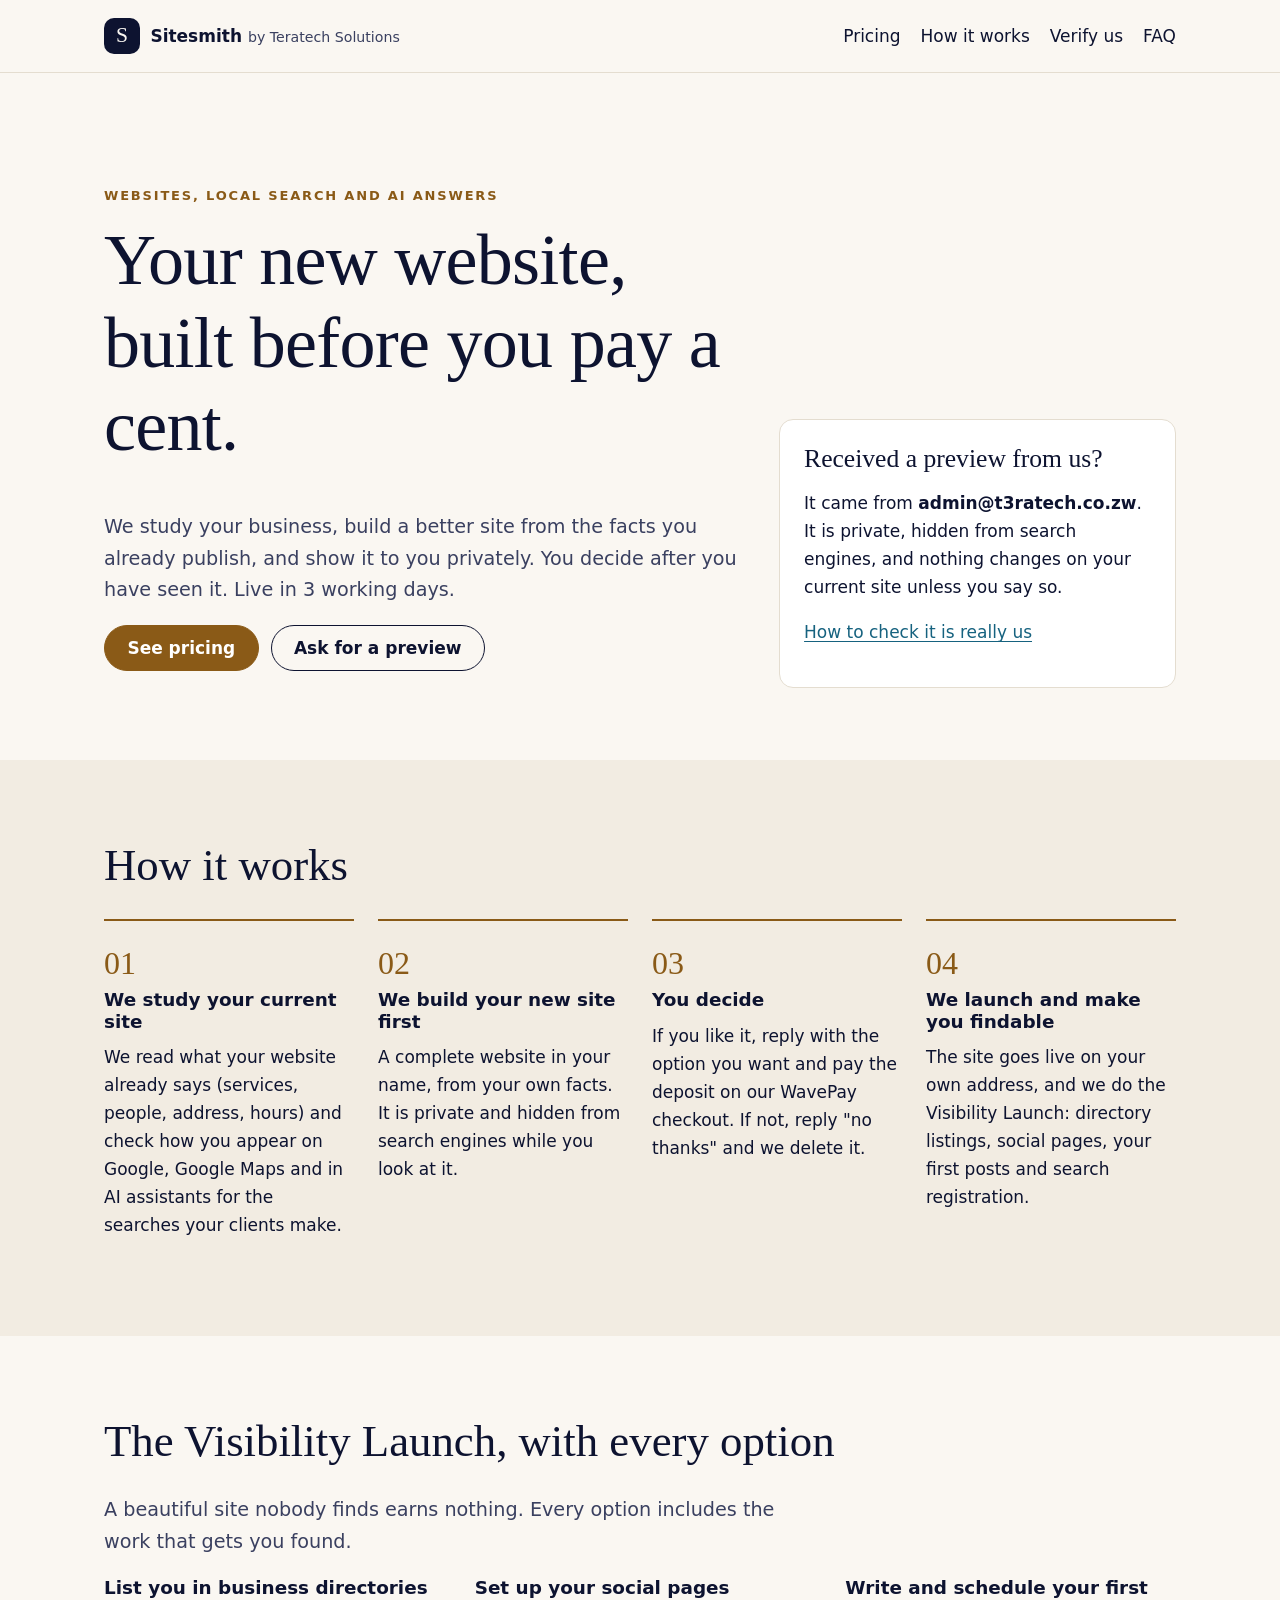
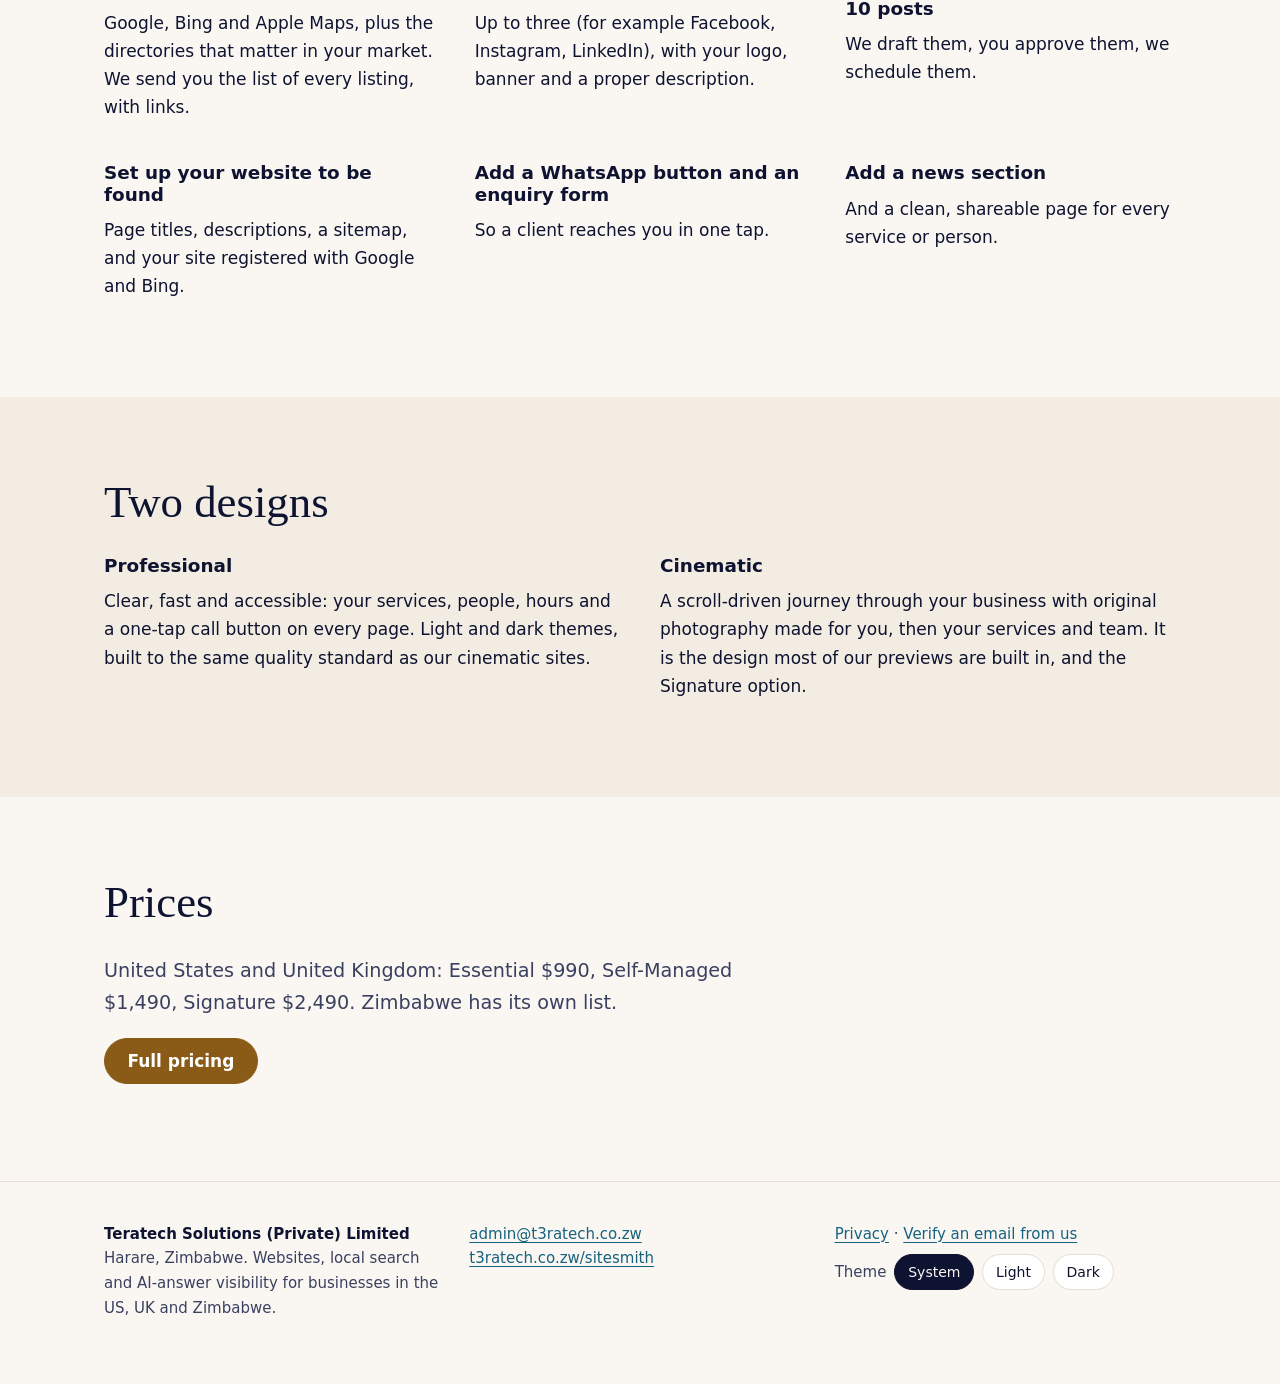
==== index.html @ e73b13a6 "Sitesmith public site: home, pricing, how it works, verify, FAQ, privacy; agent discovery files" ====
<!doctype html>
<html lang="en">
<head>
<meta charset="utf-8">
<meta name="viewport" content="width=device-width, initial-scale=1">
<title>Sitesmith: your new website, built before you pay</title>
<meta name="description" content="We build a better website for your business first, from your own facts, then you decide. From $990 in the US and UK, live in 3 working days.">
<link rel="canonical" href="https://sitesmith.t3ratech.co.zw/">
<meta name="theme-color" content="#0d1330">
<meta property="og:type" content="website">
<meta property="og:title" content="Sitesmith: your new website, built before you pay">
<meta property="og:description" content="We build a better website for your business first, from your own facts, then you decide. From $990 in the US and UK, live in 3 working days.">
<meta property="og:url" content="https://sitesmith.t3ratech.co.zw/">
<meta property="og:image" content="https://sitesmith.t3ratech.co.zw/assets/social-card.svg">
<link rel="icon" href="/assets/favicon.svg" type="image/svg+xml">
<link rel="alternate" type="text/markdown" href="/llms.txt">
<link rel="stylesheet" href="/assets/site.css">
<script>(function(){try{var t=localStorage.getItem('theme');if(t==='light'||t==='dark')document.documentElement.dataset.theme=t;}catch(e){}})();</script>
<script type="application/ld+json">{"@context":"https://schema.org","@type":"Organization","name":"Teratech Solutions (Private) Limited","alternateName":"T3raTech","url":"https://t3ratech.co.zw","email":"admin@t3ratech.co.zw","address":{"@type":"PostalAddress","addressLocality":"Harare","addressCountry":"ZW"}}</script>
<script type="application/ld+json">{"@context":"https://schema.org","@type":"Service","name":"T3rnel Sitesmith","serviceType":"Website design, local SEO and AI-answer visibility","provider":{"@type":"Organization","name":"Teratech Solutions (Private) Limited","url":"https://t3ratech.co.zw"},"areaServed":["US","GB","ZW"],"url":"https://sitesmith.t3ratech.co.zw","offers":[{"@type":"Offer","name":"Essential","price":990,"priceCurrency":"USD"},{"@type":"Offer","name":"Self-Managed","price":1490,"priceCurrency":"USD"},{"@type":"Offer","name":"Signature","price":2490,"priceCurrency":"USD"}]}</script>
</head>
<body>
<a class="skip" href="#main">Skip to content</a>
<header class="top">
  <div class="shell top__row">
    <a class="brand" href="/"><span class="brand__mark" aria-hidden="true">S</span><span>Sitesmith <small>by Teratech Solutions</small></span></a>
    <nav aria-label="Main"><ul class="nav"><li><a href="/pricing/">Pricing</a></li><li><a href="/how-it-works/">How it works</a></li><li><a href="/verify/">Verify us</a></li><li><a href="/faq/">FAQ</a></li></ul></nav>
  </div>
</header>
<main id="main">
<section class="hero">
  <div class="shell hero__grid">
    <div>
      <p class="eyebrow">Websites, local search and AI answers</p>
      <h1>Your new website, built before you pay a cent.</h1>
      <p class="lead">We study your business, build a better site from the facts you already publish, and show it to you privately. You decide after you have seen it. Live in 3 working days.</p>
      <p class="actions"><a class="btn btn--primary" href="/pricing/">See pricing</a> <a class="btn" href="mailto:admin@t3ratech.co.zw?subject=Build%20a%20preview%20for%20my%20business">Ask for a preview</a></p>
    </div>
    <aside class="hero__card" aria-label="Received a preview from us?">
      <h2>Received a preview from us?</h2>
      <p>It came from <strong>admin@t3ratech.co.zw</strong>. It is private, hidden from search engines, and nothing changes on your current site unless you say so.</p>
      <p><a href="/verify/">How to check it is really us</a></p>
    </aside>
  </div>
</section>
<section class="band band--alt" aria-labelledby="how">
  <div class="shell">
    <h2 id="how">How it works</h2>
    <ol class="steps"><li><h3>We study your current site</h3><p>We read what your website already says (services, people, address, hours) and check how you appear on Google, Google Maps and in AI assistants for the searches your clients make.</p></li><li><h3>We build your new site first</h3><p>A complete website in your name, from your own facts. It is private and hidden from search engines while you look at it.</p></li><li><h3>You decide</h3><p>If you like it, reply with the option you want and pay the deposit on our WavePay checkout. If not, reply &quot;no thanks&quot; and we delete it.</p></li><li><h3>We launch and make you findable</h3><p>The site goes live on your own address, and we do the Visibility Launch: directory listings, social pages, your first posts and search registration.</p></li></ol>
  </div>
</section>
<section class="band" aria-labelledby="launch">
  <div class="shell">
    <h2 id="launch">The Visibility Launch, with every option</h2>
    <p class="lead">A beautiful site nobody finds earns nothing. Every option includes the work that gets you found.</p>
    <ul class="grid2"><li><h3>List you in business directories</h3><p>Google, Bing and Apple Maps, plus the directories that matter in your market. We send you the list of every listing, with links.</p></li><li><h3>Set up your social pages</h3><p>Up to three (for example Facebook, Instagram, LinkedIn), with your logo, banner and a proper description.</p></li><li><h3>Write and schedule your first 10 posts</h3><p>We draft them, you approve them, we schedule them.</p></li><li><h3>Set up your website to be found</h3><p>Page titles, descriptions, a sitemap, and your site registered with Google and Bing.</p></li><li><h3>Add a WhatsApp button and an enquiry form</h3><p>So a client reaches you in one tap.</p></li><li><h3>Add a news section</h3><p>And a clean, shareable page for every service or person.</p></li></ul>
  </div>
</section>
<section class="band band--alt" aria-labelledby="designs">
  <div class="shell">
    <h2 id="designs">Two designs</h2>
    <ul class="grid2">
      <li><h3>Professional</h3><p>Clear, fast and accessible: your services, people, hours and a one-tap call button on every page. Light and dark themes, built to the same quality standard as our cinematic sites.</p></li>
      <li><h3>Cinematic</h3><p>A scroll-driven journey through your business with original photography made for you, then your services and team. It is the design most of our previews are built in, and the Signature option.</p></li>
    </ul>
  </div>
</section>
<section class="band" aria-labelledby="prices">
  <div class="shell">
    <h2 id="prices">Prices</h2>
    <p class="lead">United States and United Kingdom: Essential <span class="num">$990</span>, Self-Managed <span class="num">$1,490</span>, Signature <span class="num">$2,490</span>. Zimbabwe has its own list.</p>
    <p><a class="btn btn--primary" href="/pricing/">Full pricing</a></p>
  </div>
</section>
</main>
<footer class="foot">
  <div class="shell foot__grid">
    <p><strong>Teratech Solutions (Private) Limited</strong><br>Harare, Zimbabwe. Websites, local search and AI-answer visibility for businesses in the US, UK and Zimbabwe.</p>
    <p><a href="mailto:admin@t3ratech.co.zw">admin@t3ratech.co.zw</a><br><a href="https://t3ratech.co.zw/sitesmith">t3ratech.co.zw/sitesmith</a></p>
    <p><a href="/privacy/">Privacy</a> · <a href="/verify/">Verify an email from us</a><br>
    <span class="theme" role="group" aria-label="Colour theme">Theme <button type="button" data-theme-choice="system" aria-pressed="false">System</button><button type="button" data-theme-choice="light" aria-pressed="false">Light</button><button type="button" data-theme-choice="dark" aria-pressed="false">Dark</button></span></p>
  </div>
</footer>
<script>(function(){var b=document.querySelectorAll('[data-theme-choice]');function mark(v){b.forEach(function(x){x.setAttribute('aria-pressed',String(x.dataset.themeChoice===v))})}var c;try{c=localStorage.getItem('theme')}catch(e){}mark(c==='light'||c==='dark'?c:'system');b.forEach(function(x){x.addEventListener('click',function(){var v=x.dataset.themeChoice;try{v==='system'?localStorage.removeItem('theme'):localStorage.setItem('theme',v)}catch(e){}if(v==='system')delete document.documentElement.dataset.theme;else document.documentElement.dataset.theme=v;mark(v)})})})();</script>
</body>
</html>
---- assets/site.css ----
/* Sitesmith public site. Tokens first; components use only tokens. */
:root {
  color-scheme: light dark;
  --bone: #faf7f2;
  --paper: #ffffff;
  --ink: #0d1330;
  --ink-soft: #3a4060;
  --rule: #e4ddd0;
  --gold: #8a5a17;
  --gold-bright: #b87d2b;
  --teal: #16627f;
  --on-accent: #ffffff;
  --band-alt: #f2ece2;
  --serif: 'Instrument Serif', 'Iowan Old Style', 'Palatino Linotype', Georgia, serif;
  --sans: system-ui, -apple-system, 'Segoe UI', Roboto, sans-serif;
  --radius: 14px;
  --gutter: clamp(1rem, 4vw, 2.5rem);
  --ease: 180ms ease;
}
@media (prefers-color-scheme: dark) {
  :root:not([data-theme="light"]) {
    --bone: #0b1027;
    --paper: #121a3a;
    --ink: #f3eee6;
    --ink-soft: #c3c8dc;
    --rule: #263058;
    --gold: #e0a952;
    --gold-bright: #e0a952;
    --teal: #5cb8dc;
    --on-accent: #0b1027;
    --band-alt: #0f1633;
  }
}
:root[data-theme="dark"] {
  --bone: #0b1027;
  --paper: #121a3a;
  --ink: #f3eee6;
  --ink-soft: #c3c8dc;
  --rule: #263058;
  --gold: #e0a952;
  --gold-bright: #e0a952;
  --teal: #5cb8dc;
  --on-accent: #0b1027;
  --band-alt: #0f1633;
}

* { box-sizing: border-box; }
html { -webkit-text-size-adjust: 100%; }
body { margin: 0; background: var(--bone); color: var(--ink); font: 1.0625rem/1.65 var(--sans); }
a { color: var(--teal); text-underline-offset: 0.2em; }
a:hover { color: var(--gold); }
:focus-visible { outline: 3px solid var(--gold-bright); outline-offset: 3px; border-radius: 4px; }
h1, h2, h3 { line-height: 1.15; margin: 0 0 0.6em; }
h1, h2 { font-family: var(--serif); font-weight: 400; }
h1 { font-size: clamp(2.5rem, 6vw, 4.5rem); letter-spacing: -0.01em; }
h2 { font-size: clamp(1.9rem, 4vw, 2.8rem); }
h3 { font-size: 1.15rem; }
p { margin: 0 0 1em; }
.num { font-variant-numeric: tabular-nums; }
.muted { color: var(--ink-soft); }
.small { font-size: 0.875rem; }
.shell { width: min(72rem, 100%); margin: 0 auto; padding: 0 var(--gutter); }

.skip { position: absolute; left: -999px; top: 0; padding: 0.75rem 1rem; background: var(--ink); color: var(--bone); z-index: 10; }
.skip:focus { left: 1rem; }

.top { border-bottom: 1px solid var(--rule); background: var(--bone); }
.top__row { display: flex; flex-wrap: wrap; align-items: center; justify-content: space-between; gap: 0.75rem 1.5rem; min-height: 4.5rem; }
.brand { display: inline-flex; align-items: center; gap: 0.65rem; color: var(--ink); text-decoration: none; font-weight: 700; }
.brand small { font-weight: 400; color: var(--ink-soft); }
.brand__mark { display: grid; place-items: center; width: 2.25rem; height: 2.25rem; border-radius: 10px; background: var(--ink); color: var(--bone); font-family: var(--serif); font-size: 1.35rem; font-weight: 400; }
.nav { display: flex; flex-wrap: wrap; gap: 0.25rem 1.25rem; list-style: none; margin: 0; padding: 0; }
.nav a { display: inline-block; padding: 0.6rem 0; color: var(--ink); text-decoration: none; }
.nav a[aria-current="page"], .nav a:hover { color: var(--gold); text-decoration: underline; }

.hero { padding: clamp(3.5rem, 9vw, 7rem) 0 clamp(2.5rem, 6vw, 4.5rem); }
.hero--slim { padding-bottom: 1rem; }
.hero__grid { display: grid; gap: 2.5rem; grid-template-columns: minmax(0, 1.6fr) minmax(0, 1fr); align-items: end; }
.eyebrow { text-transform: uppercase; letter-spacing: 0.14em; font-size: 0.8125rem; color: var(--gold); font-weight: 700; }
.lead { font-size: 1.2rem; color: var(--ink-soft); max-width: 44rem; }
.hero__card { background: var(--paper); border: 1px solid var(--rule); border-radius: var(--radius); padding: 1.5rem; }
.hero__card h2 { font-size: 1.6rem; }
.actions { display: flex; flex-wrap: wrap; gap: 0.75rem; }
.btn { display: inline-flex; align-items: center; min-height: 2.875rem; padding: 0 1.4rem; border-radius: 999px; border: 1.5px solid var(--ink); color: var(--ink); text-decoration: none; font-weight: 700; transition: background-color var(--ease), color var(--ease); }
.btn:hover { background: var(--ink); color: var(--bone); }
.btn--primary { background: var(--gold); border-color: var(--gold); color: var(--on-accent); }
.btn--primary:hover { background: var(--ink); border-color: var(--ink); color: var(--bone); }

.band { padding: clamp(2.5rem, 7vw, 5rem) 0; }
.band--alt { background: var(--band-alt); }
.steps { counter-reset: s; list-style: none; padding: 0; margin: 0; display: grid; gap: 1.5rem; grid-template-columns: repeat(auto-fit, minmax(min(100%, 15rem), 1fr)); }
.steps li { counter-increment: s; border-top: 2px solid var(--gold); padding-top: 1rem; }
.steps li::before { content: counter(s, decimal-leading-zero); font-family: var(--serif); font-size: 2rem; color: var(--gold); display: block; }
.grid2 { list-style: none; padding: 0; margin: 0; display: grid; gap: 1.5rem 2.5rem; grid-template-columns: repeat(auto-fit, minmax(min(100%, 20rem), 1fr)); }

.tiers { display: grid; gap: 1.25rem; grid-template-columns: repeat(auto-fit, minmax(min(100%, 18rem), 1fr)); margin: 1.5rem 0; }
.tier { position: relative; background: var(--paper); border: 1px solid var(--rule); border-radius: var(--radius); padding: 1.75rem 1.5rem; }
.tier--rec { border: 2px solid var(--gold); }
.tier__flag { position: absolute; top: -0.85rem; left: 1.25rem; margin: 0; padding: 0.15rem 0.75rem; border-radius: 999px; background: var(--gold); color: var(--on-accent); font-size: 0.8125rem; font-weight: 700; }
.tier h3 { font-family: var(--serif); font-weight: 400; font-size: 1.9rem; margin-bottom: 0.25rem; }
.tier__tag { color: var(--ink-soft); min-height: 3.2em; }
.tier__price { font-size: 2.4rem; font-family: var(--serif); margin: 0.5rem 0 0; }
.tier__price .muted { font-family: var(--sans); font-size: 1rem; }
.ticks { padding-left: 1.25rem; }
.ticks li { margin: 0.35rem 0; }
.ticks li::marker { color: var(--gold); }
.note { color: var(--ink-soft); max-width: 50rem; }

.prose { max-width: 46rem; }
details { border-bottom: 1px solid var(--rule); padding: 0.9rem 0; }
summary { cursor: pointer; font-weight: 700; min-height: 1.5rem; }
details p { margin: 0.75rem 0 0; color: var(--ink-soft); }

.foot { border-top: 1px solid var(--rule); padding: 2.5rem 0 3rem; font-size: 0.9375rem; color: var(--ink-soft); }
.foot__grid { display: grid; gap: 1.5rem; grid-template-columns: repeat(auto-fit, minmax(min(100%, 16rem), 1fr)); }
.foot strong { color: var(--ink); }
.theme { display: inline-flex; gap: 0.5rem; align-items: center; margin-top: 0.5rem; }
.theme button { font: inherit; font-size: 0.875rem; color: var(--ink); background: var(--paper); border: 1px solid var(--rule); border-radius: 999px; padding: 0.3rem 0.8rem; min-height: 2.25rem; cursor: pointer; }
.theme button[aria-pressed="true"] { background: var(--ink); color: var(--bone); border-color: var(--ink); }

@media (max-width: 760px) {
  .hero__grid { grid-template-columns: 1fr; }
}
@media (prefers-reduced-motion: reduce) {
  * { transition: none !important; scroll-behavior: auto !important; }
}
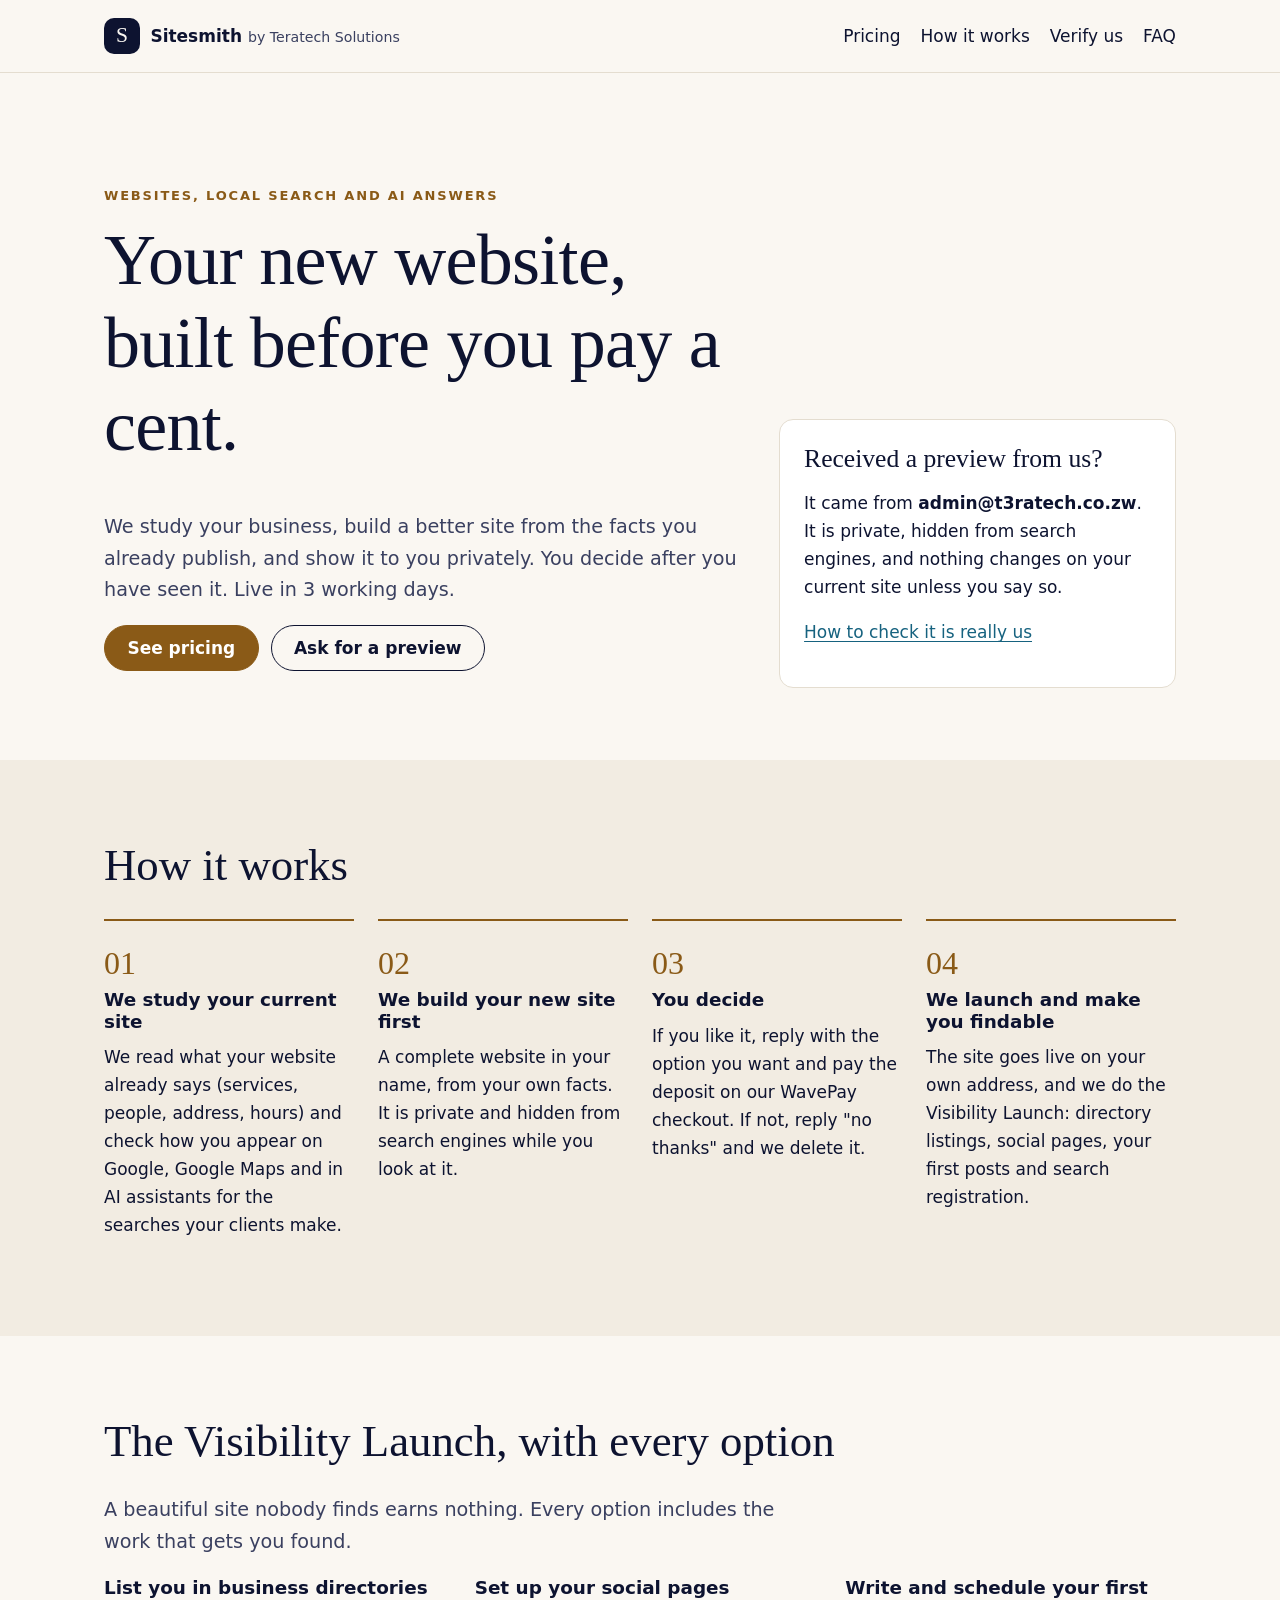
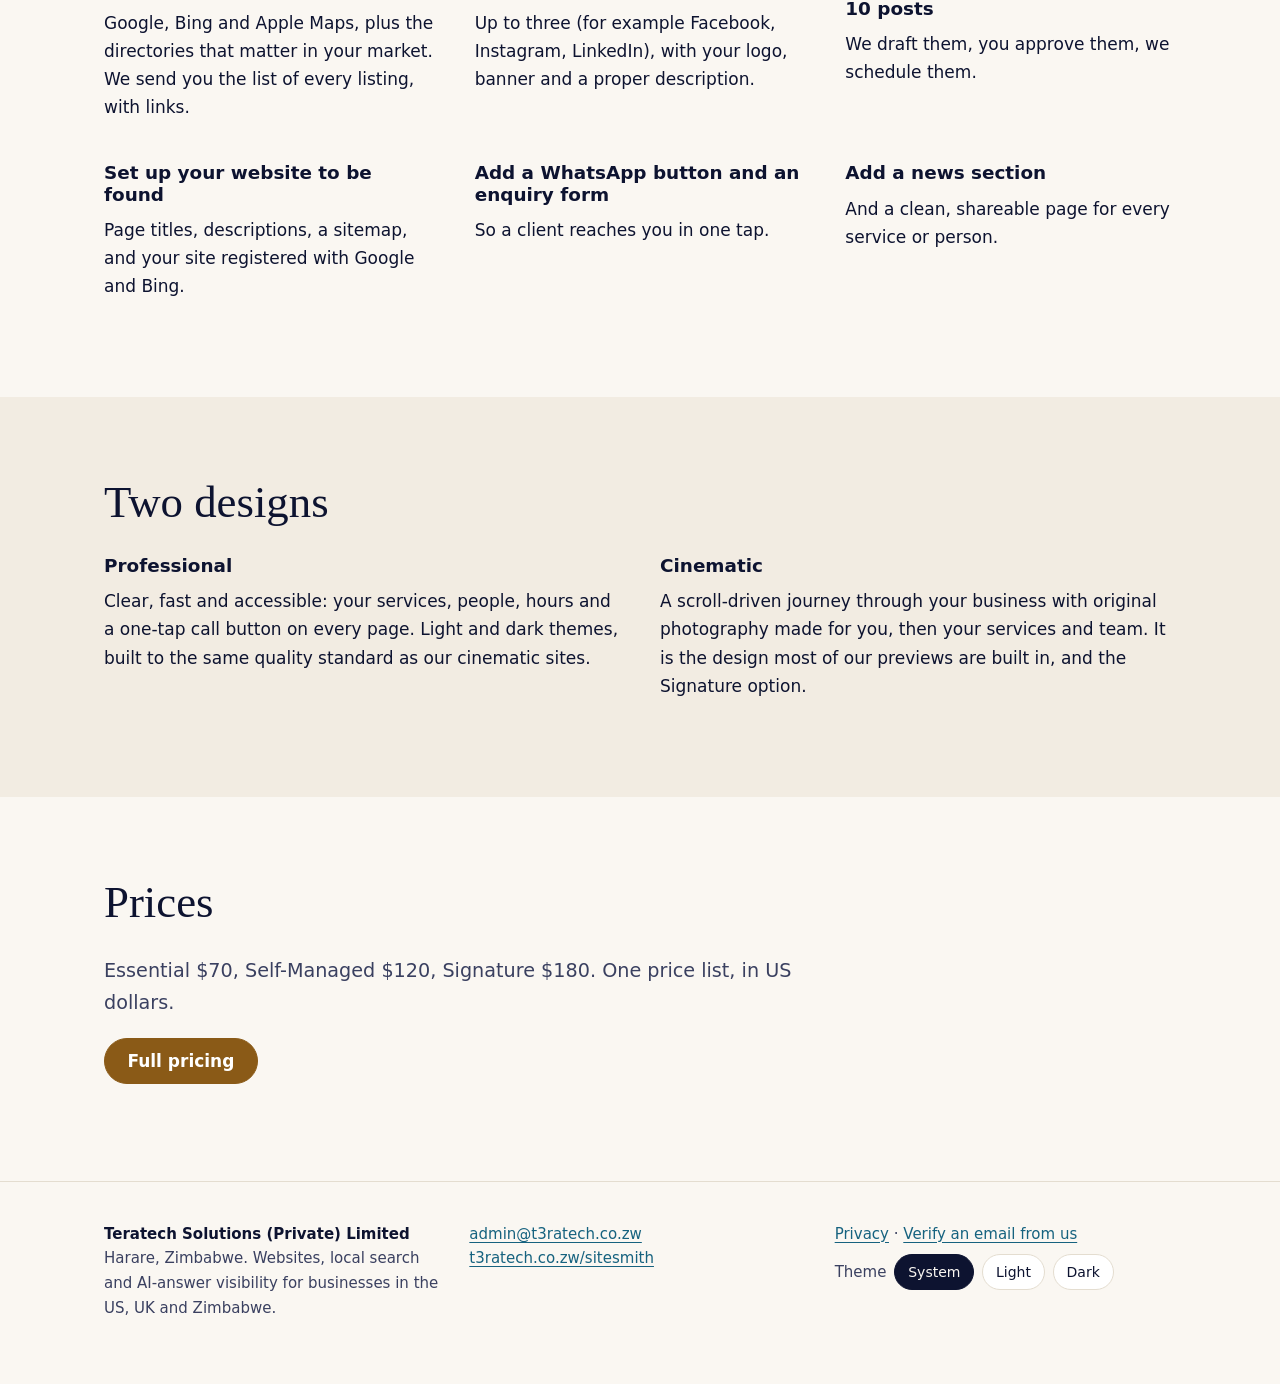
==== commit c031f654: "site: one price list for every country ($70/$120/$180)" ====
--- a/index.html
+++ b/index.html
@@ -4,12 +4,12 @@
 <meta charset="utf-8">
 <meta name="viewport" content="width=device-width, initial-scale=1">
 <title>Sitesmith: your new website, built before you pay</title>
-<meta name="description" content="We build a better website for your business first, from your own facts, then you decide. From $990 in the US and UK, live in 3 working days.">
+<meta name="description" content="We build a better website for your business first, from your own facts, then you decide. From $70, live in 3 working days.">
 <link rel="canonical" href="https://sitesmith.t3ratech.co.zw/">
 <meta name="theme-color" content="#0d1330">
 <meta property="og:type" content="website">
 <meta property="og:title" content="Sitesmith: your new website, built before you pay">
-<meta property="og:description" content="We build a better website for your business first, from your own facts, then you decide. From $990 in the US and UK, live in 3 working days.">
+<meta property="og:description" content="We build a better website for your business first, from your own facts, then you decide. From $70, live in 3 working days.">
 <meta property="og:url" content="https://sitesmith.t3ratech.co.zw/">
 <meta property="og:image" content="https://sitesmith.t3ratech.co.zw/assets/social-card.svg">
 <link rel="icon" href="/assets/favicon.svg" type="image/svg+xml">
@@ -17,7 +17,7 @@
 <link rel="stylesheet" href="/assets/site.css">
 <script>(function(){try{var t=localStorage.getItem('theme');if(t==='light'||t==='dark')document.documentElement.dataset.theme=t;}catch(e){}})();</script>
 <script type="application/ld+json">{"@context":"https://schema.org","@type":"Organization","name":"Teratech Solutions (Private) Limited","alternateName":"T3raTech","url":"https://t3ratech.co.zw","email":"admin@t3ratech.co.zw","address":{"@type":"PostalAddress","addressLocality":"Harare","addressCountry":"ZW"}}</script>
-<script type="application/ld+json">{"@context":"https://schema.org","@type":"Service","name":"T3rnel Sitesmith","serviceType":"Website design, local SEO and AI-answer visibility","provider":{"@type":"Organization","name":"Teratech Solutions (Private) Limited","url":"https://t3ratech.co.zw"},"areaServed":["US","GB","ZW"],"url":"https://sitesmith.t3ratech.co.zw","offers":[{"@type":"Offer","name":"Essential","price":990,"priceCurrency":"USD"},{"@type":"Offer","name":"Self-Managed","price":1490,"priceCurrency":"USD"},{"@type":"Offer","name":"Signature","price":2490,"priceCurrency":"USD"}]}</script>
+<script type="application/ld+json">{"@context":"https://schema.org","@type":"Service","name":"T3rnel Sitesmith","serviceType":"Website design, local SEO and AI-answer visibility","provider":{"@type":"Organization","name":"Teratech Solutions (Private) Limited","url":"https://t3ratech.co.zw"},"areaServed":["US","GB","ZW"],"url":"https://sitesmith.t3ratech.co.zw","offers":[{"@type":"Offer","name":"Essential","price":70,"priceCurrency":"USD"},{"@type":"Offer","name":"Self-Managed","price":120,"priceCurrency":"USD"},{"@type":"Offer","name":"Signature","price":180,"priceCurrency":"USD"}]}</script>
 </head>
 <body>
 <a class="skip" href="#main">Skip to content</a>
@@ -68,7 +68,7 @@
 <section class="band" aria-labelledby="prices">
   <div class="shell">
     <h2 id="prices">Prices</h2>
-    <p class="lead">United States and United Kingdom: Essential <span class="num">$990</span>, Self-Managed <span class="num">$1,490</span>, Signature <span class="num">$2,490</span>. Zimbabwe has its own list.</p>
+    <p class="lead">Essential <span class="num">$70</span>, Self-Managed <span class="num">$120</span>, Signature <span class="num">$180</span>. One price list, in US dollars.</p>
     <p><a class="btn btn--primary" href="/pricing/">Full pricing</a></p>
   </div>
 </section>
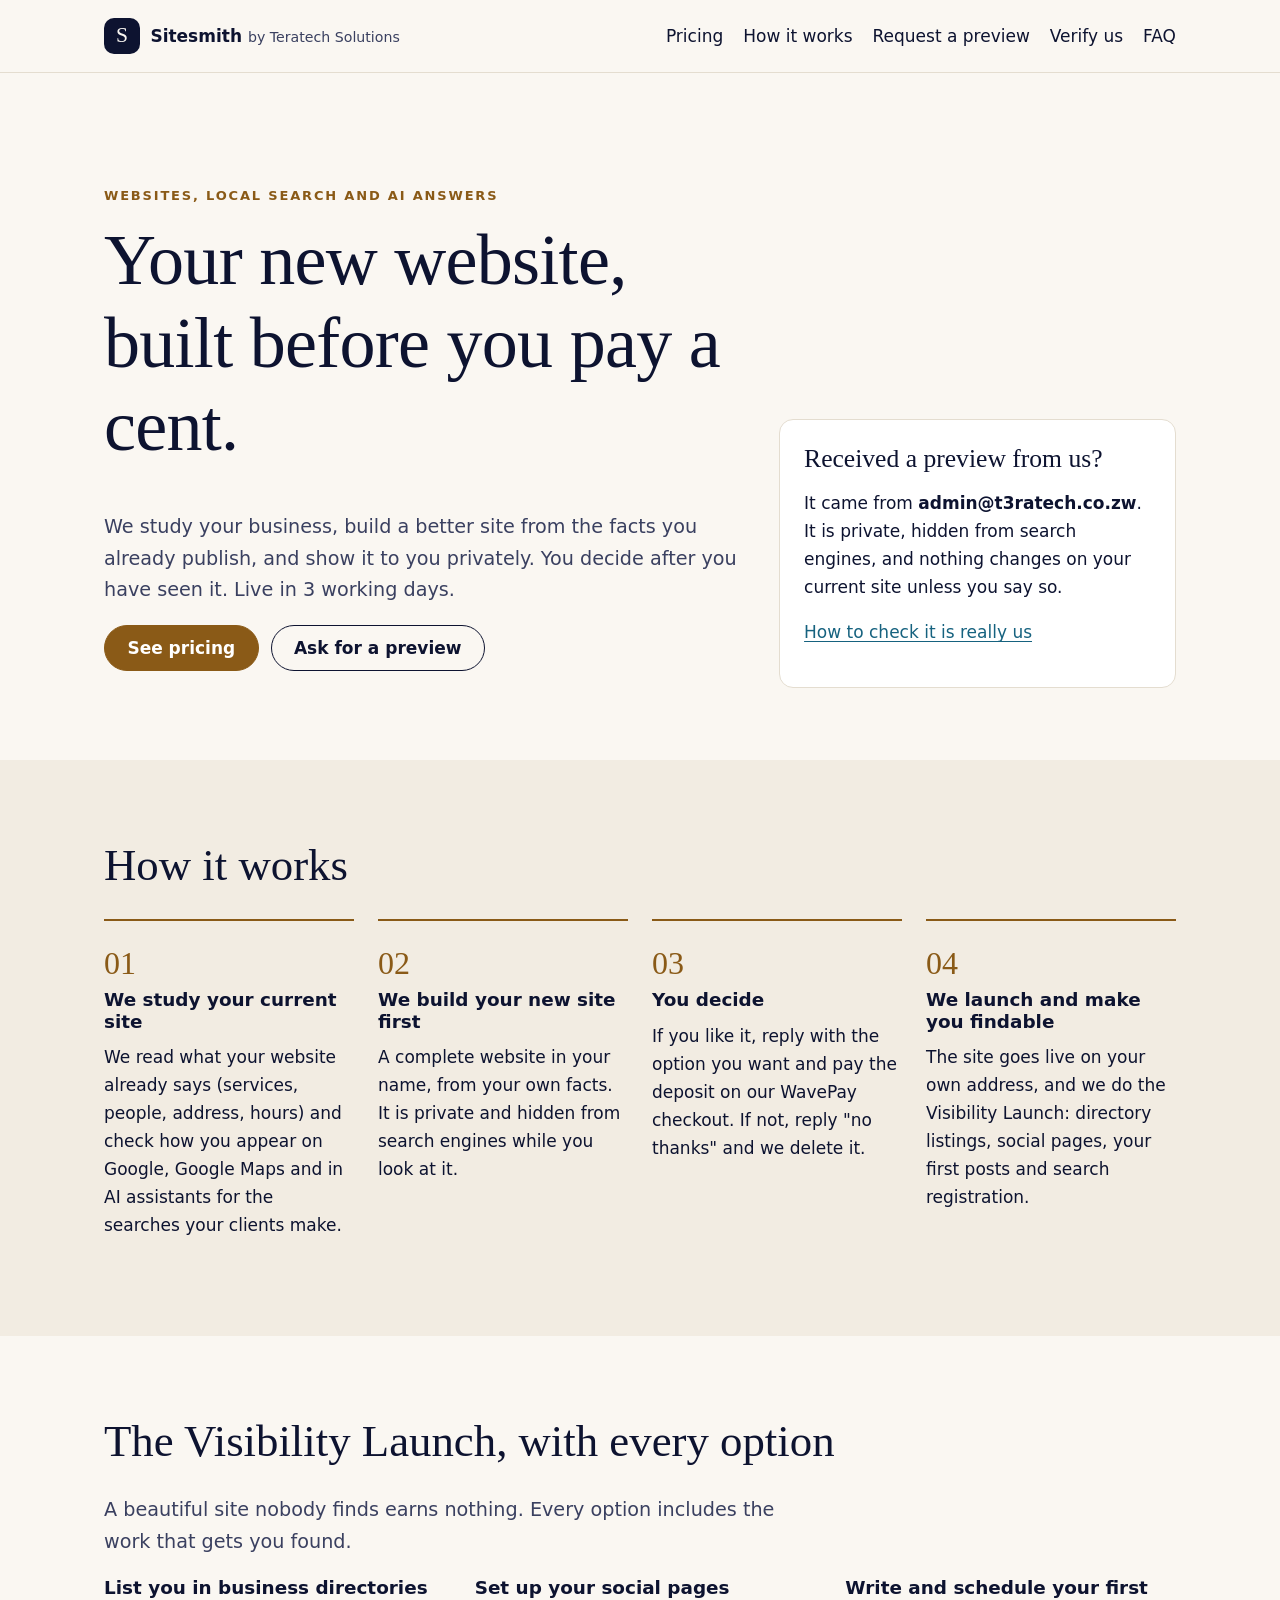
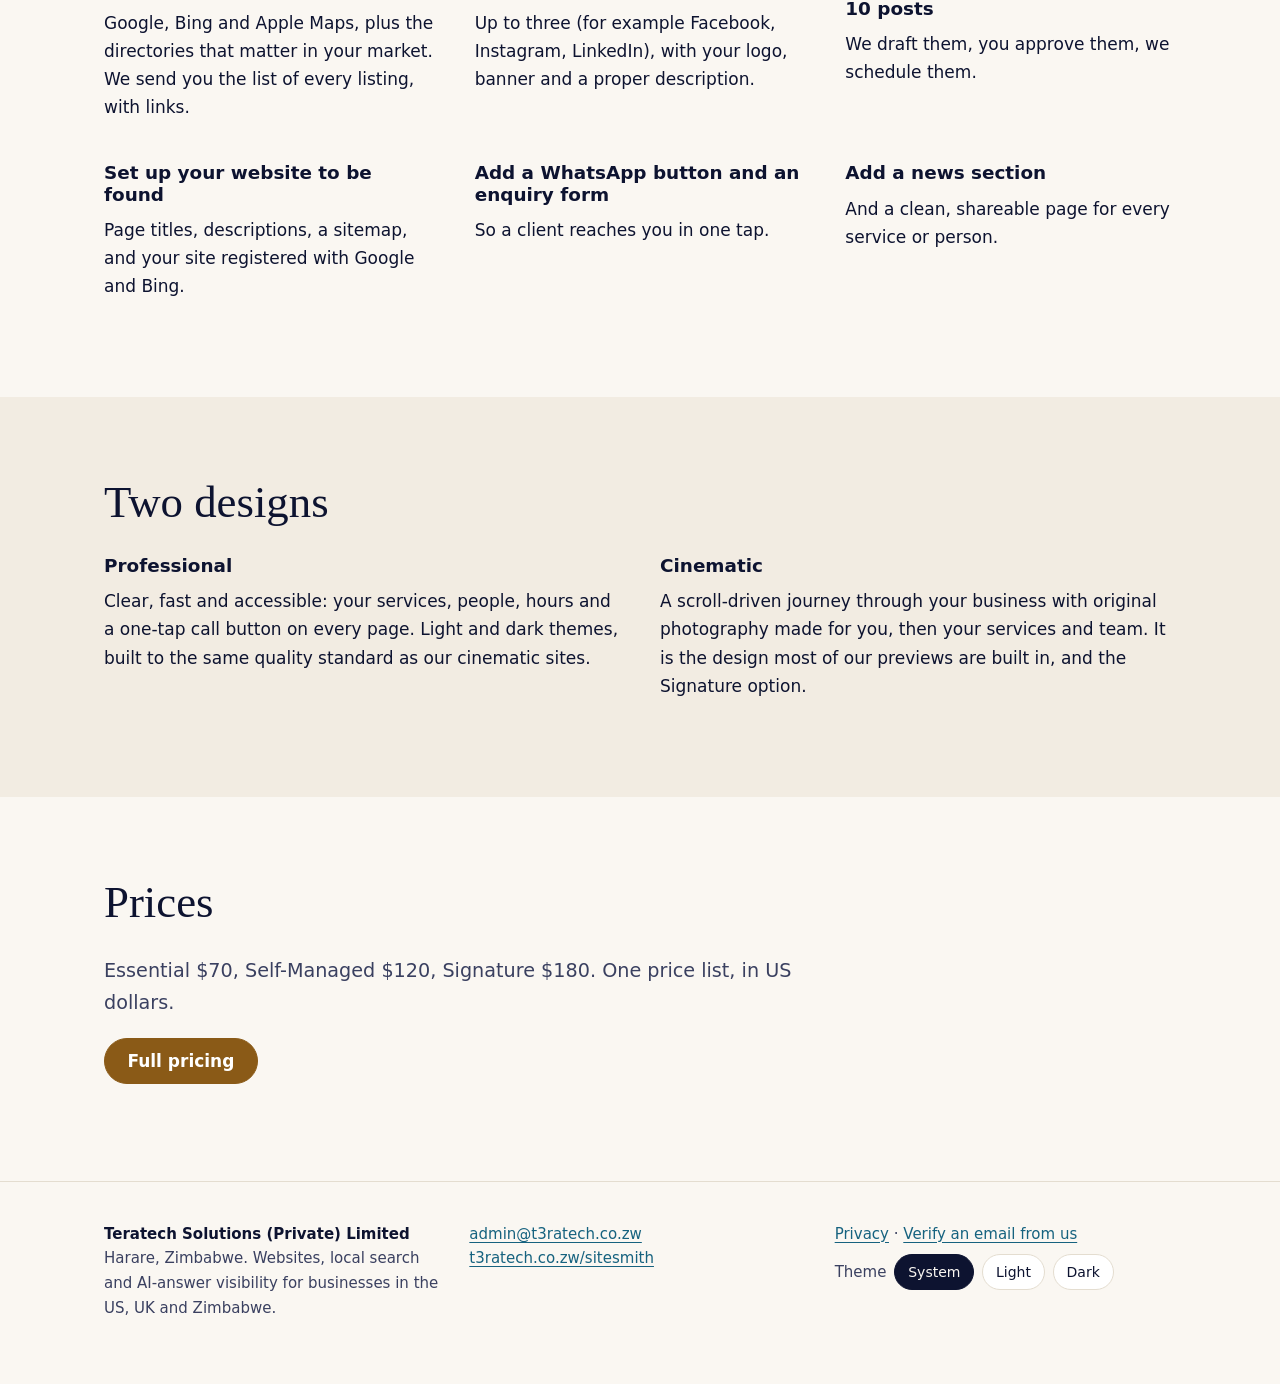
==== commit 47b21e51: "Add preview request form with hardened security - New /request-preview/ page with secure form - Fiel" ====
--- a/index.html
+++ b/index.html
@@ -24,7 +24,7 @@
 <header class="top">
   <div class="shell top__row">
     <a class="brand" href="/"><span class="brand__mark" aria-hidden="true">S</span><span>Sitesmith <small>by Teratech Solutions</small></span></a>
-    <nav aria-label="Main"><ul class="nav"><li><a href="/pricing/">Pricing</a></li><li><a href="/how-it-works/">How it works</a></li><li><a href="/verify/">Verify us</a></li><li><a href="/faq/">FAQ</a></li></ul></nav>
+    <nav aria-label="Main"><ul class="nav"><li><a href="/pricing/">Pricing</a></li><li><a href="/how-it-works/">How it works</a></li><li><a href="/request-preview/">Request a preview</a></li><li><a href="/verify/">Verify us</a></li><li><a href="/faq/">FAQ</a></li></ul></nav>
   </div>
 </header>
 <main id="main">
@@ -34,7 +34,7 @@
       <p class="eyebrow">Websites, local search and AI answers</p>
       <h1>Your new website, built before you pay a cent.</h1>
       <p class="lead">We study your business, build a better site from the facts you already publish, and show it to you privately. You decide after you have seen it. Live in 3 working days.</p>
-      <p class="actions"><a class="btn btn--primary" href="/pricing/">See pricing</a> <a class="btn" href="mailto:admin@t3ratech.co.zw?subject=Build%20a%20preview%20for%20my%20business">Ask for a preview</a></p>
+      <p class="actions"><a class="btn btn--primary" href="/pricing/">See pricing</a> <a class="btn" href="/request-preview/">Ask for a preview</a></p>
     </div>
     <aside class="hero__card" aria-label="Received a preview from us?">
       <h2>Received a preview from us?</h2>
--- a/assets/site.css
+++ b/assets/site.css
@@ -124,3 +124,50 @@
 @media (prefers-reduced-motion: reduce) {
   * { transition: none !important; scroll-behavior: auto !important; }
 }
+
+/* Form styles for preview request page */
+.form-group { margin-bottom: 1.5rem; }
+.form-group label { display: block; font-weight: 700; margin-bottom: 0.5rem; }
+.form-group input[type="email"],
+.form-group input[type="text"],
+.form-group input[type="url"],
+.form-group textarea {
+  width: 100%;
+  padding: 0.75rem;
+  border: 1px solid var(--rule);
+  border-radius: var(--radius);
+  font: inherit;
+  background: var(--paper);
+  color: var(--ink);
+  min-height: 2.75rem;
+}
+.form-group textarea { min-height: 6rem; resize: vertical; }
+.form-group input:focus,
+.form-group textarea:focus {
+  outline: 3px solid var(--gold-bright);
+  outline-offset: 2px;
+  border-color: var(--gold);
+}
+.form-group input[type="checkbox"] {
+  width: auto;
+  min-height: auto;
+  margin-right: 0.5rem;
+}
+.form-group label input[type="checkbox"] + span { font-weight: 400; }
+.required { color: var(--gold); }
+.hint { font-size: 0.875rem; color: var(--ink-soft); margin-top: 0.4rem; }
+form button[type="submit"] {
+  background: var(--gold);
+  color: var(--on-accent);
+  border: none;
+  padding: 0.8rem 2rem;
+  border-radius: 999px;
+  font-weight: 700;
+  font-size: 1rem;
+  cursor: pointer;
+  min-height: 2.875rem;
+  transition: background-color var(--ease);
+}
+form button[type="submit"]:hover { background: var(--ink); }
+form button[type="submit"]:disabled { opacity: 0.6; cursor: not-allowed; }
+
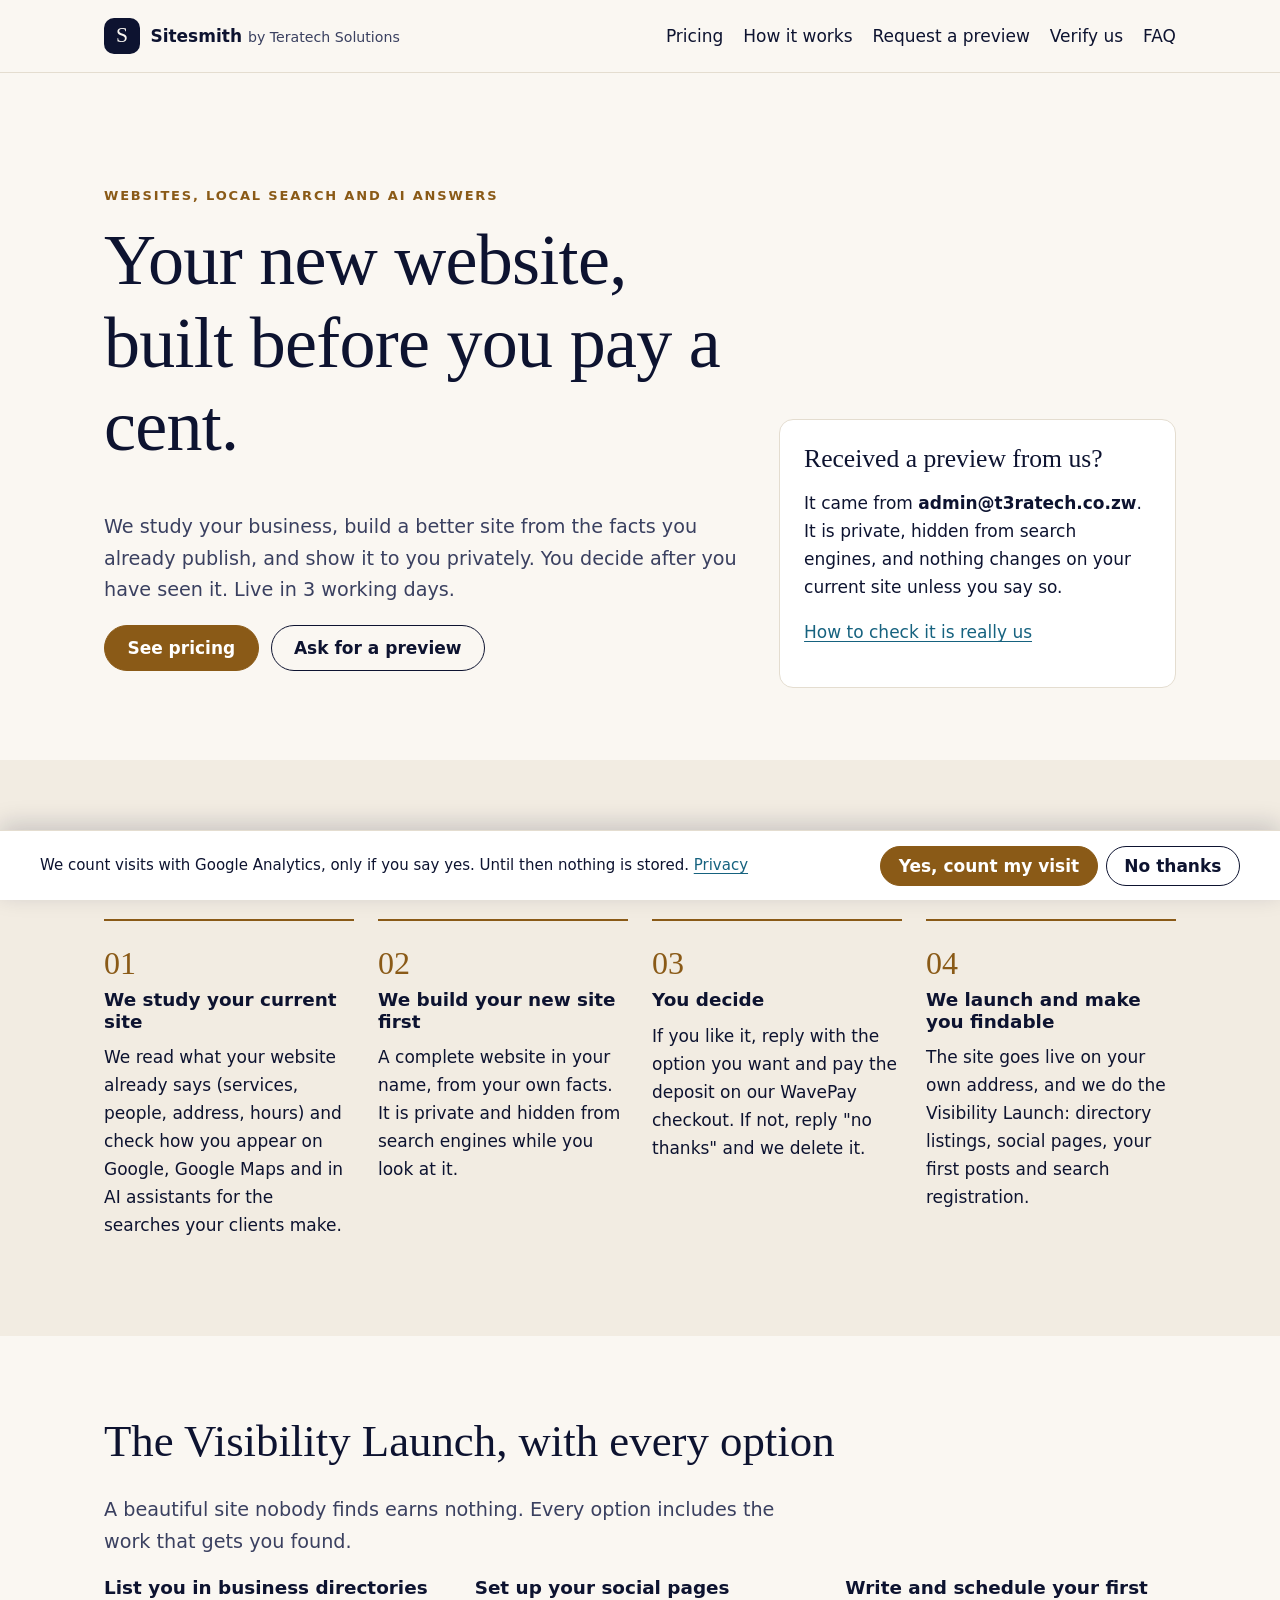
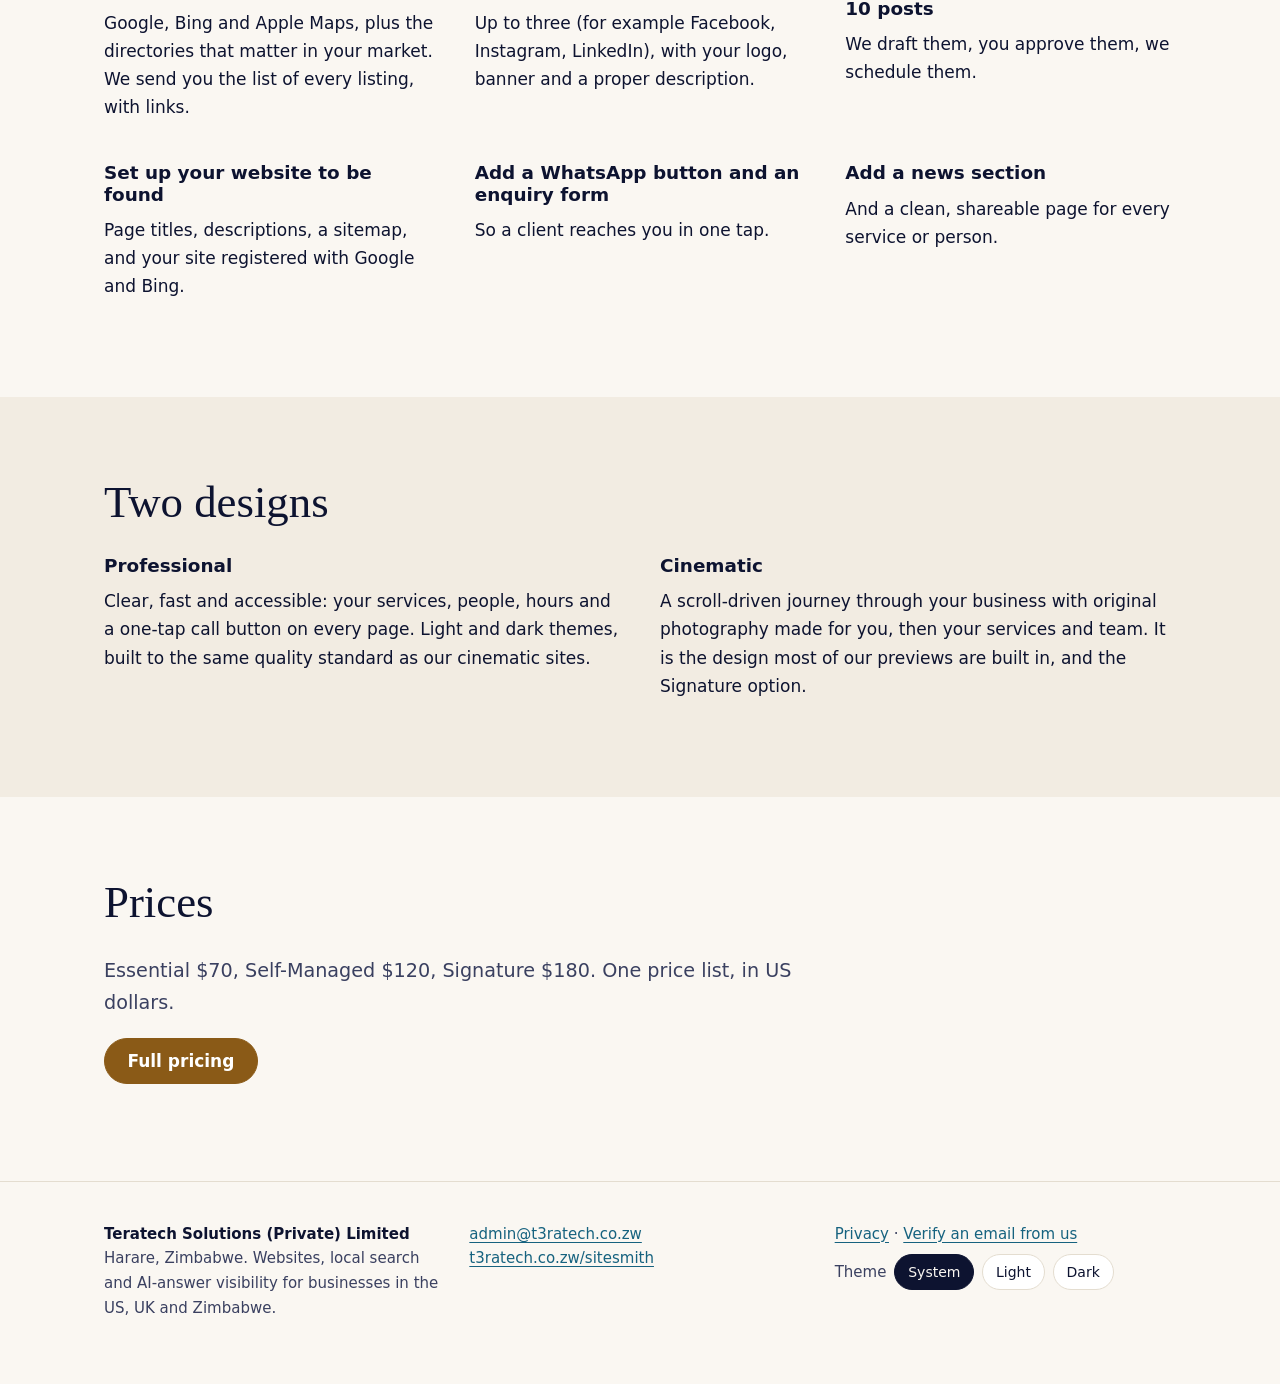
==== commit 9e114a8a: "site: Google Analytics (G-6P2Y9CRKH2) with consent mode default denied, consent bar, honest privacy " ====
--- a/index.html
+++ b/index.html
@@ -13,9 +13,12 @@
 <meta property="og:url" content="https://sitesmith.t3ratech.co.zw/">
 <meta property="og:image" content="https://sitesmith.t3ratech.co.zw/assets/social-card.svg">
 <link rel="icon" href="/assets/favicon.svg" type="image/svg+xml">
-<link rel="alternate" type="text/markdown" href="/llms.txt">
+<link rel="alternate" type="text/markdown" href="/index.md">
+<link rel="alternate" type="text/markdown" href="/llms.txt" title="llms.txt">
 <link rel="stylesheet" href="/assets/site.css">
 <script>(function(){try{var t=localStorage.getItem('theme');if(t==='light'||t==='dark')document.documentElement.dataset.theme=t;}catch(e){}})();</script>
+<script>window.dataLayer=window.dataLayer||[];function gtag(){dataLayer.push(arguments)}gtag('consent','default',{analytics_storage:'denied',ad_storage:'denied',ad_user_data:'denied',ad_personalization:'denied',wait_for_update:500});try{if(localStorage.getItem('analytics')==='granted')gtag('consent','update',{analytics_storage:'granted'})}catch(e){}gtag('js',new Date());gtag('config','G-6P2Y9CRKH2',{anonymize_ip:true,allow_google_signals:false,allow_ad_personalization_signals:false});</script>
+<script async src="https://www.googletagmanager.com/gtag/js?id=G-6P2Y9CRKH2"></script>
 <script type="application/ld+json">{"@context":"https://schema.org","@type":"Organization","name":"Teratech Solutions (Private) Limited","alternateName":"T3raTech","url":"https://t3ratech.co.zw","email":"admin@t3ratech.co.zw","address":{"@type":"PostalAddress","addressLocality":"Harare","addressCountry":"ZW"}}</script>
 <script type="application/ld+json">{"@context":"https://schema.org","@type":"Service","name":"T3rnel Sitesmith","serviceType":"Website design, local SEO and AI-answer visibility","provider":{"@type":"Organization","name":"Teratech Solutions (Private) Limited","url":"https://t3ratech.co.zw"},"areaServed":["US","GB","ZW"],"url":"https://sitesmith.t3ratech.co.zw","offers":[{"@type":"Offer","name":"Essential","price":70,"priceCurrency":"USD"},{"@type":"Offer","name":"Self-Managed","price":120,"priceCurrency":"USD"},{"@type":"Offer","name":"Signature","price":180,"priceCurrency":"USD"}]}</script>
 </head>
@@ -81,6 +84,11 @@
     <span class="theme" role="group" aria-label="Colour theme">Theme <button type="button" data-theme-choice="system" aria-pressed="false">System</button><button type="button" data-theme-choice="light" aria-pressed="false">Light</button><button type="button" data-theme-choice="dark" aria-pressed="false">Dark</button></span></p>
   </div>
 </footer>
+<div class="consent" id="consent" role="region" aria-label="Analytics choice" hidden>
+  <p>We count visits with Google Analytics, only if you say yes. Until then nothing is stored. <a href="/privacy/">Privacy</a></p>
+  <div class="consent__actions"><button type="button" class="btn btn--primary" data-consent="granted">Yes, count my visit</button><button type="button" class="btn" data-consent="denied">No thanks</button></div>
+</div>
+<script>(function(){var bar=document.getElementById('consent');if(!bar)return;var v;try{v=localStorage.getItem('analytics')}catch(e){}if(v!=='granted'&&v!=='denied')bar.hidden=false;bar.addEventListener('click',function(e){var c=e.target.closest('[data-consent]');if(!c)return;var g=c.dataset.consent;try{localStorage.setItem('analytics',g)}catch(x){}if(typeof gtag==='function')gtag('consent','update',{analytics_storage:g});bar.hidden=true})})();</script>
 <script>(function(){var b=document.querySelectorAll('[data-theme-choice]');function mark(v){b.forEach(function(x){x.setAttribute('aria-pressed',String(x.dataset.themeChoice===v))})}var c;try{c=localStorage.getItem('theme')}catch(e){}mark(c==='light'||c==='dark'?c:'system');b.forEach(function(x){x.addEventListener('click',function(){var v=x.dataset.themeChoice;try{v==='system'?localStorage.removeItem('theme'):localStorage.setItem('theme',v)}catch(e){}if(v==='system')delete document.documentElement.dataset.theme;else document.documentElement.dataset.theme=v;mark(v)})})})();</script>
 </body>
 </html>
--- a/assets/site.css
+++ b/assets/site.css
@@ -171,3 +171,12 @@
 form button[type="submit"]:hover { background: var(--ink); }
 form button[type="submit"]:disabled { opacity: 0.6; cursor: not-allowed; }
 
+
+/* Analytics choice: a quiet bar at the foot of the page, shown once. */
+.consent { position: fixed; inset-inline: 0; bottom: 0; z-index: 20; display: flex; flex-wrap: wrap; align-items: center; justify-content: space-between; gap: 0.75rem 1.5rem; padding: 0.9rem var(--gutter); background: var(--paper); border-top: 1px solid var(--rule); box-shadow: 0 -6px 24px color-mix(in srgb, var(--ink) 18%, transparent); }
+.consent[hidden] { display: none; }
+.consent p { margin: 0; max-width: 46rem; font-size: 0.9375rem; }
+.consent__actions { display: flex; flex-wrap: wrap; gap: 0.5rem; }
+.consent .btn { min-height: 2.5rem; padding: 0 1.1rem; cursor: pointer; font: inherit; font-weight: 700; background: transparent; }
+.consent .btn--primary { background: var(--gold); border-color: var(--gold); color: var(--on-accent); }
+@media (max-width: 760px) { .consent { padding-bottom: calc(0.9rem + env(safe-area-inset-bottom)); } .consent__actions .btn { flex: 1 1 10rem; justify-content: center; } }
